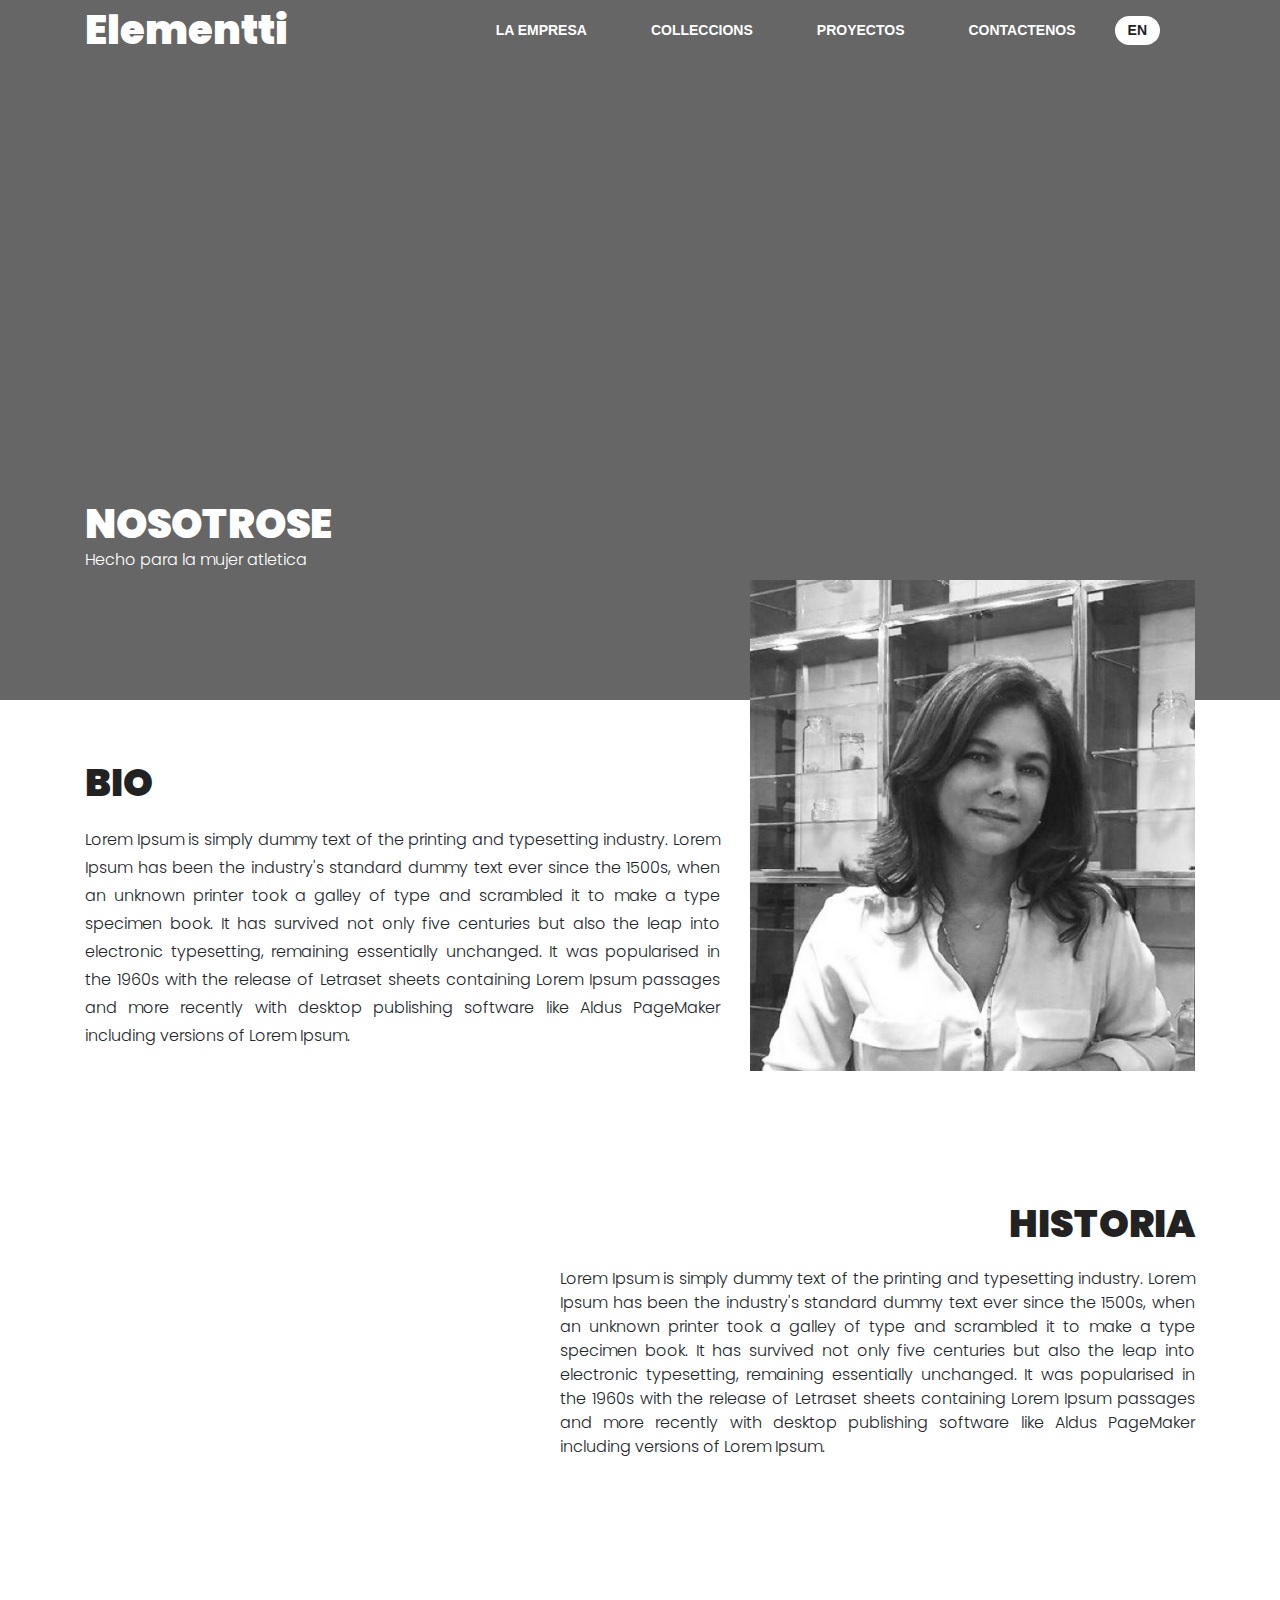
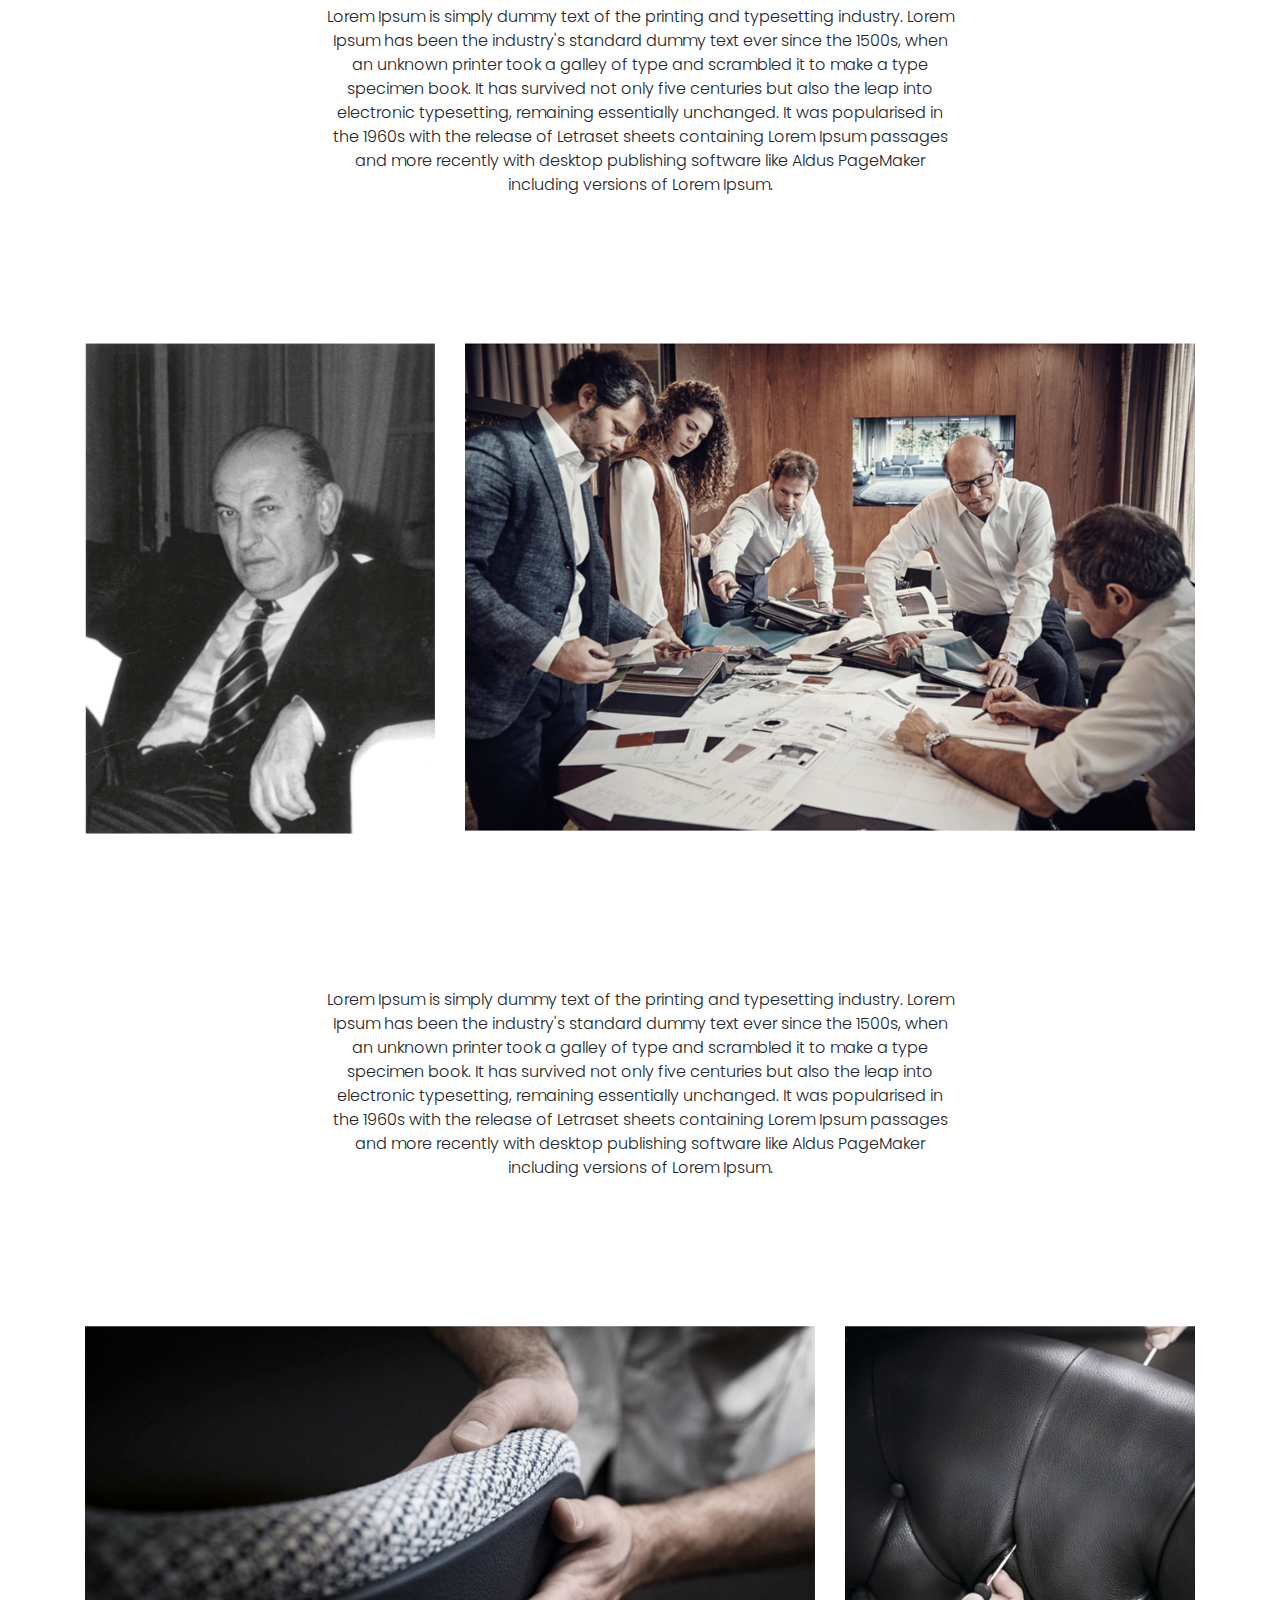
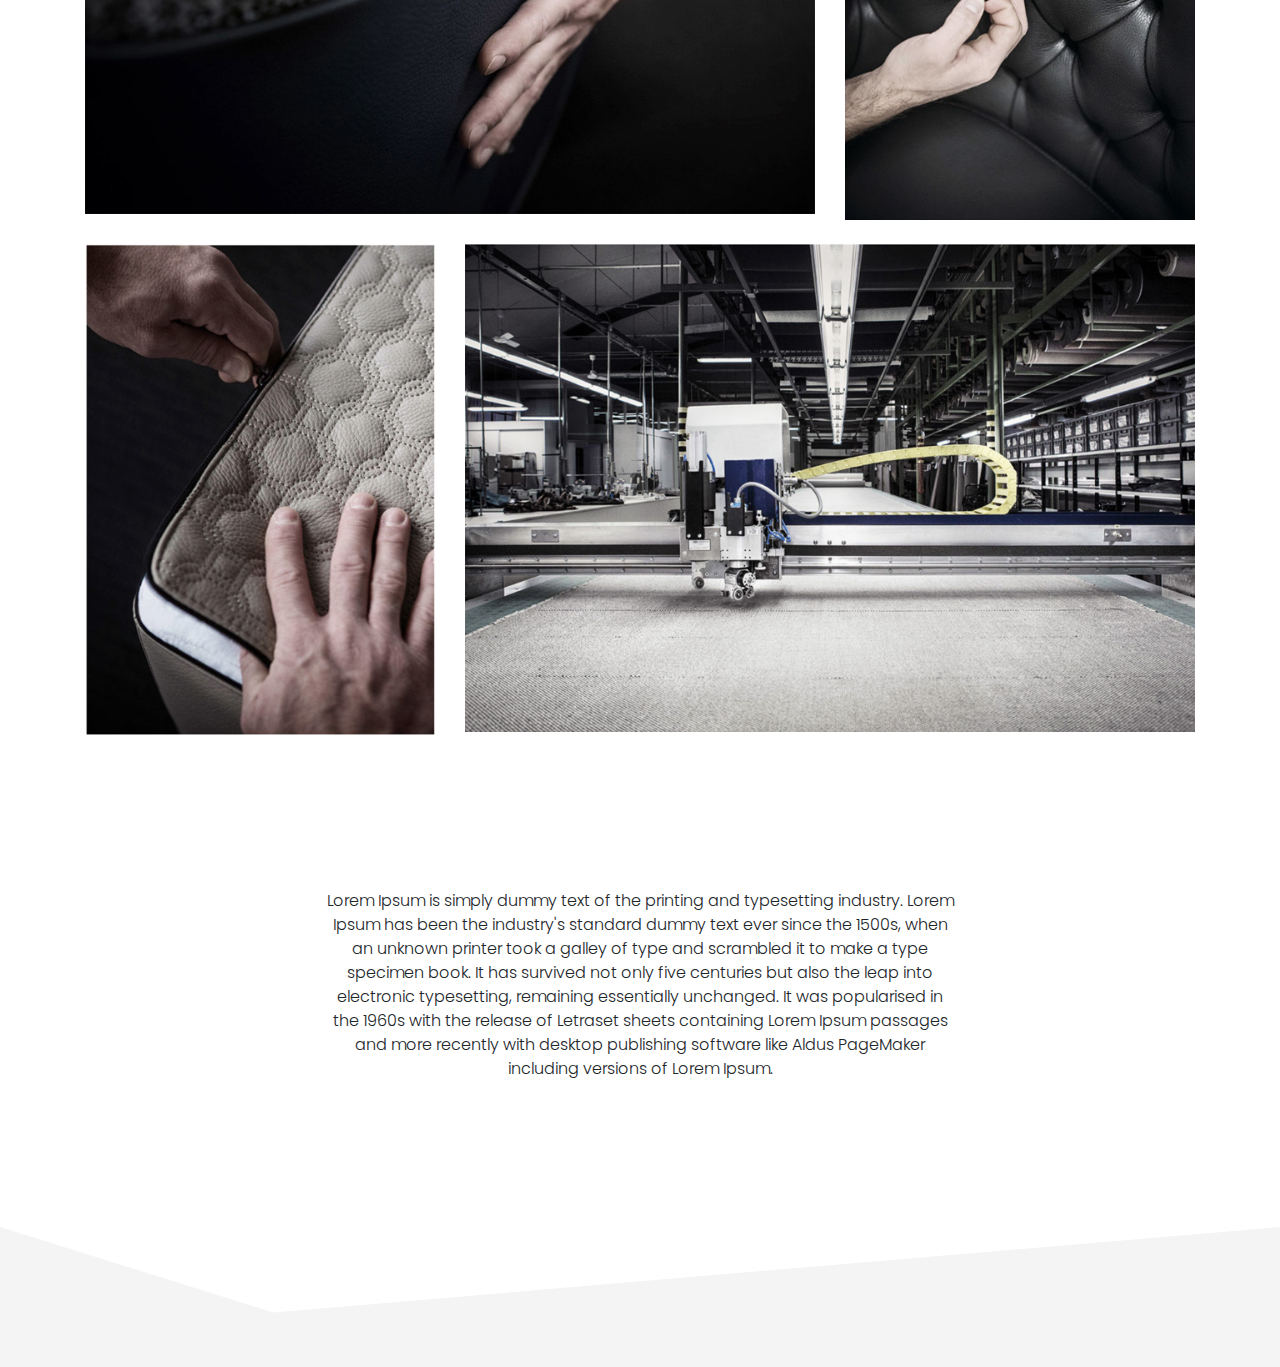
==== index.html @ ea651d87 "All File added" ====
<!doctype html>
<html class="no-js" lang="zxx">

<head>
  <meta charset="utf-8">
  <title></title>
  <meta name="description" content="">
  <meta name="viewport" content="width=device-width, initial-scale=1">

  <!-- Favicons -->
  <link rel="shortcut icon" href="assets/img/favicon.png">

  <!-- all css files -->
  <link rel="stylesheet" href="https://stackpath.bootstrapcdn.com/bootstrap/4.3.1/css/bootstrap.min.css"
    integrity="sha384-ggOyR0iXCbMQv3Xipma34MD+dH/1fQ784/j6cY/iJTQUOhcWr7x9JvoRxT2MZw1T" crossorigin="anonymous">
    <link rel="stylesheet" href="assets/css/meanmenu.css">
  <link rel="stylesheet" href="assets/css/main.css">
</head>

<body>
  <!--[if IE]>
    <p class="browserupgrade">You are using an <strong>outdated</strong> browser. Please <a href="https://browsehappy.com/">upgrade your browser</a> to improve your experience and security.</p>
  <![endif]-->

  <!-- **** CODE START **** -->
  <!-- nav area -->
  <nav>
    <div class="container">
      <div class="row">
        <div class="col-lg-3">
          <div class="logo">
            <a href="#">
              <h1>Elementti</h1>
            </a>
          </div>
        </div>
        <div class="col-lg-9 d-flex justify-content-end">
          <div class="nav-bar" id="mobile-menu">
            <ul class="nav-menu" >
              <li><a href="#">la empresa</a></li>
              <li><a href="#">colleccions</a></li>
              <li><a href="#">proyectos</a></li>
              <li><a href="#">contactenos</a></li>
              <li class="language"><a href="#">en</a>
                <ul class="sub-lang">
                  <li><a href="#">fr</a></li>
                  <li><a href="#">ch</a></li>
                </ul>
              </li>
            </ul>
          </div>
          <!-- <ul class="language">
              <li><a href="#">en</a>
                <ul class="sub-lang">
                  <li><a href="#">fr</a></li>
                  <li><a href="#">ch</a></li>
                </ul>
              </li>
            </ul> -->
        </div>
      </div>
      
    </div>
    <div class="mobile-menu"></div>
  </nav>

 

  <!-- header area -->
  <header>
    <div class="container">
      <div class="row">
        <div class="col-12">
          <div class="header-text">
            <h1>nosotrose</h1>
            <p>Hecho para la mujer atletica</p>
          </div>
        </div>
      </div>
    </div>
  </header>

  <!-- bio area -->
  <section class="bio-area">
    <div class="container">
      <div class="row">
        <div class="col-lg-7">
          <div class="bio-content">
            <div class="section-title">
              <h2>bio</h2>
            </div>
            <p class="text-justify">Lorem Ipsum is simply dummy text of the printing and typesetting industry. Lorem Ipsum has been the
              industry's standard dummy text ever since the 1500s, when an unknown printer took a galley of type and
              scrambled it to make a type specimen book. It has survived not only five centuries but also the leap into
              electronic typesetting, remaining essentially unchanged. It was popularised in the 1960s with the release
              of Letraset sheets containing Lorem Ipsum passages and more recently with desktop publishing software like
              Aldus PageMaker including versions of Lorem Ipsum.</p>
          </div>
        </div>
        <div class="col-lg-5">
          <div class="bio-img">
            <img src="assets/img/bio-img.jpg" alt="">
          </div>
        </div>
      </div>
    </div>
  </section>

  <section class="history-area">
    <div class="container">
      <div class="row">
        <div class="col-lg-7 offset-lg-5">
          <div class="section-title text-right">
            <h2>historia</h2>
          </div>
          <div class="history-content">
            <p class="text-justify">Lorem Ipsum is simply dummy text of the printing and typesetting industry. Lorem Ipsum has been the
              industry's standard dummy text ever since the 1500s, when an unknown printer took a galley of type and
              scrambled it to make a type specimen book. It has survived not only five centuries but also the leap into
              electronic typesetting, remaining essentially unchanged. It was popularised in the 1960s with the release
              of Letraset sheets containing Lorem Ipsum passages and more recently with desktop publishing software like
              Aldus PageMaker including versions of Lorem Ipsum.</p>
          </div>
        </div>
      </div>
      <div class="row justify-content-center pt-130">
        <div class="col-lg-7">
          <p class="text-center">Lorem Ipsum is simply dummy text of the printing and typesetting industry. Lorem Ipsum has been the
            industry's standard dummy text ever since the 1500s, when an unknown printer took a galley of type and
            scrambled it to make a type specimen book. It has survived not only five centuries but also the leap into
            electronic typesetting, remaining essentially unchanged. It was popularised in the 1960s with the release
            of Letraset sheets containing Lorem Ipsum passages and more recently with desktop publishing software like
            Aldus PageMaker including versions of Lorem Ipsum.</p>
        </div>
      </div>
      <div class="row pt-130">
        <div class="col-md-4 mb-4">
          <img src="assets/img/history-img-1.jpg" class="img-fluid" alt="">
        </div>
        <div class="col-md-8 mb-4">
          <img src="assets/img/history-img-2.jpg" class="img-fluid" alt="">
        </div>
      </div>
      <div class="row justify-content-center pt-130">
        <div class="col-lg-7">
          <p class="text-center">Lorem Ipsum is simply dummy text of the printing and typesetting industry. Lorem Ipsum has been the
            industry's standard dummy text ever since the 1500s, when an unknown printer took a galley of type and
            scrambled it to make a type specimen book. It has survived not only five centuries but also the leap into
            electronic typesetting, remaining essentially unchanged. It was popularised in the 1960s with the release
            of Letraset sheets containing Lorem Ipsum passages and more recently with desktop publishing software like
            Aldus PageMaker including versions of Lorem Ipsum.</p>
        </div>
      </div>
      <div class="row pt-130">
        <div class="col-md-8 mb-4">
          <img src="assets/img/history-img-3.jpg" class="img-fluid" alt="">
        </div>
        <div class="col-md-4 mb-4">
          <img src="assets/img/history-img-4.jpg" class="img-fluid" alt="">
        </div>
        <div class="col-md-4 mb-4">
          <img src="assets/img/history-img-5.jpg" class="img-fluid" alt="">
        </div>
        <div class="col-md-8 mb-4">
          <img src="assets/img/history-img-6.jpg" class="img-fluid" alt="">
        </div>
      </div>
      <div class="row justify-content-center pt-130 pb-130">
        <div class="col-lg-7">
          <p class="text-center">Lorem Ipsum is simply dummy text of the printing and typesetting industry. Lorem Ipsum has been the
            industry's standard dummy text ever since the 1500s, when an unknown printer took a galley of type and
            scrambled it to make a type specimen book. It has survived not only five centuries but also the leap into
            electronic typesetting, remaining essentially unchanged. It was popularised in the 1960s with the release
            of Letraset sheets containing Lorem Ipsum passages and more recently with desktop publishing software like
            Aldus PageMaker including versions of Lorem Ipsum.</p>
        </div>
      </div>
    </div>
  </section>

  <footer>
    <img src="assets/img/footer-bg.svg" class="img-fluid" alt="">
  </footer>







  <!-- **** CODE END **** -->


  <script src="/assets/js/vendor/modernizr-3.7.1.min.js"></script>
  <script src="assets/js/vendor/jquery-1.12.4.min.js">
  </script>
  <script src="https://cdnjs.cloudflare.com/ajax/libs/popper.js/1.14.7/umd/popper.min.js"
    integrity="sha384-UO2eT0CpHqdSJQ6hJty5KVphtPhzWj9WO1clHTMGa3JDZwrnQq4sF86dIHNDz0W1" crossorigin="anonymous">
  </script>
  <script src="https://stackpath.bootstrapcdn.com/bootstrap/4.3.1/js/bootstrap.min.js"
    integrity="sha384-JjSmVgyd0p3pXB1rRibZUAYoIIy6OrQ6VrjIEaFf/nJGzIxFDsf4x0xIM+B07jRM" crossorigin="anonymous">
  </script>

  <script src="assets/js/jquery.meanmenu.min.js"></script>
  <script src="/assets/js/plugins.js"></script>
  <script src="/assets/js/main.js"></script>


</body>

</html>
---- assets/css/main.css ----
/* google fonts */
@import url("https://fonts.googleapis.com/css?family=Poppins:300,400,900&display=swap");
body {
  font-family: 'Poppins', sans-serif;
  font-weight: 300;
}

a,
.button,
button {
  -webkit-transition: all 0.3s ease-out 0s;
  transition: all 0.3s ease-out 0s;
}

a {
  color: #333;
  font-size: 14px;
  font-family: 'Quicksand', sans-serif;
  font-weight: 700;
}

a:hover {
  text-decoration: none;
}

a:focus,
button:focus,
input:focus,
textarea:focus {
  text-decoration: none;
  outline: none;
  -webkit-box-shadow: none !important;
  box-shadow: none !important;
}

button {
  cursor: pointer;
}

.uppercase {
  text-transform: uppercase;
}

.capitalize {
  text-transform: capitalize;
}

h1,
h2,
h3,
h4,
h5,
h6 {
  font-family: 'Poppins', sans-serif;
  font-weight: 900;
  color: #222;
  margin-top: 0px;
  font-style: normal;
  text-transform: capitalize;
}

ul {
  margin: 0;
  padding: 0;
}

ul li {
  list-style-type: none;
}

.pt-130 {
  padding-top: 130px;
}

.pb-130 {
  padding-bottom: 130px;
}

.img-fluid {
  width: 100%;
  height: auto;
}

nav {
  width: 100%;
  position: absolute;
  height: auto;
  top: 0;
  left: 0;
  z-index: 999;
}

nav .logo {
  padding-top: 6px;
}

nav .logo a {
  display: inline-block;
  color: #fff;
}

nav .logo a h1 {
  color: #fff;
  margin-bottom: 0;
}

nav .nav-bar ul.nav-menu li {
  display: inline-block;
  margin: 0 30px;
  position: relative;
}

nav .nav-bar ul.nav-menu li:after {
  content: '';
  position: absolute;
  left: 15%;
  bottom: 13px;
  width: 0;
  height: 3px;
  background: #fff;
  -webkit-transition: .3s;
  transition: .3s;
}

nav .nav-bar ul.nav-menu li:hover:after {
  width: 70%;
}

nav .nav-bar ul.nav-menu li a {
  display: block;
  padding: 20px 0;
  color: #fff;
  text-transform: uppercase;
}

@media (max-width: 1200px) and (min-width: 992px) {
  nav .nav-bar ul.nav-menu li {
    margin: 0 25px;
  }
}

nav .nav-bar li.language {
  display: block;
  padding: 15px 5px;
  position: relative;
  margin-left: 0 !important;
}

nav .nav-bar li.language a {
  display: block;
  color: #222 !important;
  background-color: #fff;
  border-radius: 20px;
  padding: 4px 13px !important;
  text-transform: uppercase;
}

nav .nav-bar li.language::after {
  display: none;
}

nav .nav-bar li.language ul.sub-lang {
  position: absolute;
  top: 100%;
  left: 10px;
  background-color: #fff;
  width: 50px;
  padding: 5px 0;
  -webkit-box-shadow: 0 0 10px #0000001a;
          box-shadow: 0 0 10px #0000001a;
  opacity: 0;
  visibility: hidden;
  z-index: 9;
  -webkit-transition: .4s;
  transition: .4s;
}

nav .nav-bar li.language ul.sub-lang li {
  padding: 0;
  margin: 0;
}

nav .nav-bar li.language ul.sub-lang li a {
  display: block;
  padding: 3px 8px;
  color: #222;
  border-radius: 0;
  text-transform: uppercase;
}

nav .nav-bar li.language ul.sub-lang li a:hover {
  background-color: #f2f2f2;
}

nav .nav-bar li.language ul.sub-lang li:after {
  display: none;
}

nav .nav-bar li.language:hover ul.sub-lang {
  opacity: 1;
  visibility: visible;
}

header {
  background-image: url(https://images.unsplash.com/photo-1515324163154-432e2126beaa?ixlib=rb-1.2.1&ixid=eyJhcHBfaWQiOjEyMDd9&auto=format&fit=crop&w=1050&q=80);
  background-size: cover;
  background-position: center;
  min-height: 700px;
  padding-top: 500px;
  position: relative;
}

header:before {
  position: absolute;
  content: '';
  width: 100%;
  height: 100%;
  background: #000;
  opacity: .6;
  left: 0;
  top: 0;
}

header .header-text h1 {
  color: #fff;
  margin-bottom: 0px;
  text-transform: uppercase;
}

header .header-text p {
  color: #fff;
}

@media (min-width: 768px) and (max-width: 991px) {
  header {
    min-height: 550px;
    padding-top: 400px;
  }
}

@media (max-width: 768px) {
  header {
    min-height: 400px;
    padding-top: 250px;
  }
}

.section-title {
  margin-bottom: 20px;
}

.section-title h2 {
  font-size: 38px;
  text-transform: uppercase;
}

section.bio-area {
  margin-top: -150px;
}

section.bio-area .bio-content {
  padding-top: 210px;
}

section.bio-area .bio-content p {
  line-height: 28px;
  margin-bottom: 0;
}

section.bio-area .bio-img {
  margin-top: 30px;
}

section.bio-area .bio-img img {
  max-width: 100%;
}

section.history-area {
  padding-top: 130px;
}

.projects-area-wrapper {
  padding-top: 60px;
  padding-bottom: 60px;
}

.projects-area-wrapper .section-title h2 {
  font-weight: 400;
}

.projects-area-wrapper form.projects-search {
  padding-bottom: 80px;
}

.projects-area-wrapper form.projects-search .single-input {
  position: relative;
}

.projects-area-wrapper form.projects-search .single-input input[type="text"] {
  width: 300px;
  height: 42px;
  padding-left: 10px;
  font-family: inherit;
  font-size: 14px;
  border: solid 1px #5B5B5B;
  font-weight: normal;
}

.projects-area-wrapper form.projects-search .single-input button[type="submit"] {
  position: absolute;
  right: 13px;
  top: 9px;
  background: none;
  border: none;
  font-size: 16px;
}

.projects-area-wrapper .single-projects .projects-content h4 {
  font-weight: 300;
}

.projects-area-wrapper .single-projects .projects-content a {
  font-weight: 300;
}

.product-gallery-wrapper {
  padding-top: 50px;
}

.product-gallery-wrapper .gallery-img {
  margin-bottom: 60px;
}

.product-gallery-wrapper .gallery-product {
  margin-bottom: 60px;
}

.product-gallery-wrapper .gallery-product img {
  display: block;
  margin-bottom: 30px;
}

.product-gallery-wrapper .gallery-product a {
  text-transform: uppercase;
}

.product-gallery-wrapper .single-product {
  padding-bottom: 30px;
}

.product-gallery-wrapper .single-product img {
  display: block;
  margin: 0 auto;
  margin-bottom: 30px;
}

.product-gallery-wrapper .single-product a {
  text-transform: uppercase;
}

.big-product-img-wrap .big-product-img {
  margin-top: -515px;
  /* Large devices (desktops, 992px and up) */
  /* Medium devices (tablets, 768px and up) */
}

@media (min-width: 992px) and (max-width: 1199.98px) {
  .big-product-img-wrap .big-product-img {
    margin-top: -420px;
  }
}

@media (min-width: 768px) and (max-width: 991.98px) {
  .big-product-img-wrap .big-product-img {
    margin-top: -310px;
  }
}
/*# sourceMappingURL=main.css.map */
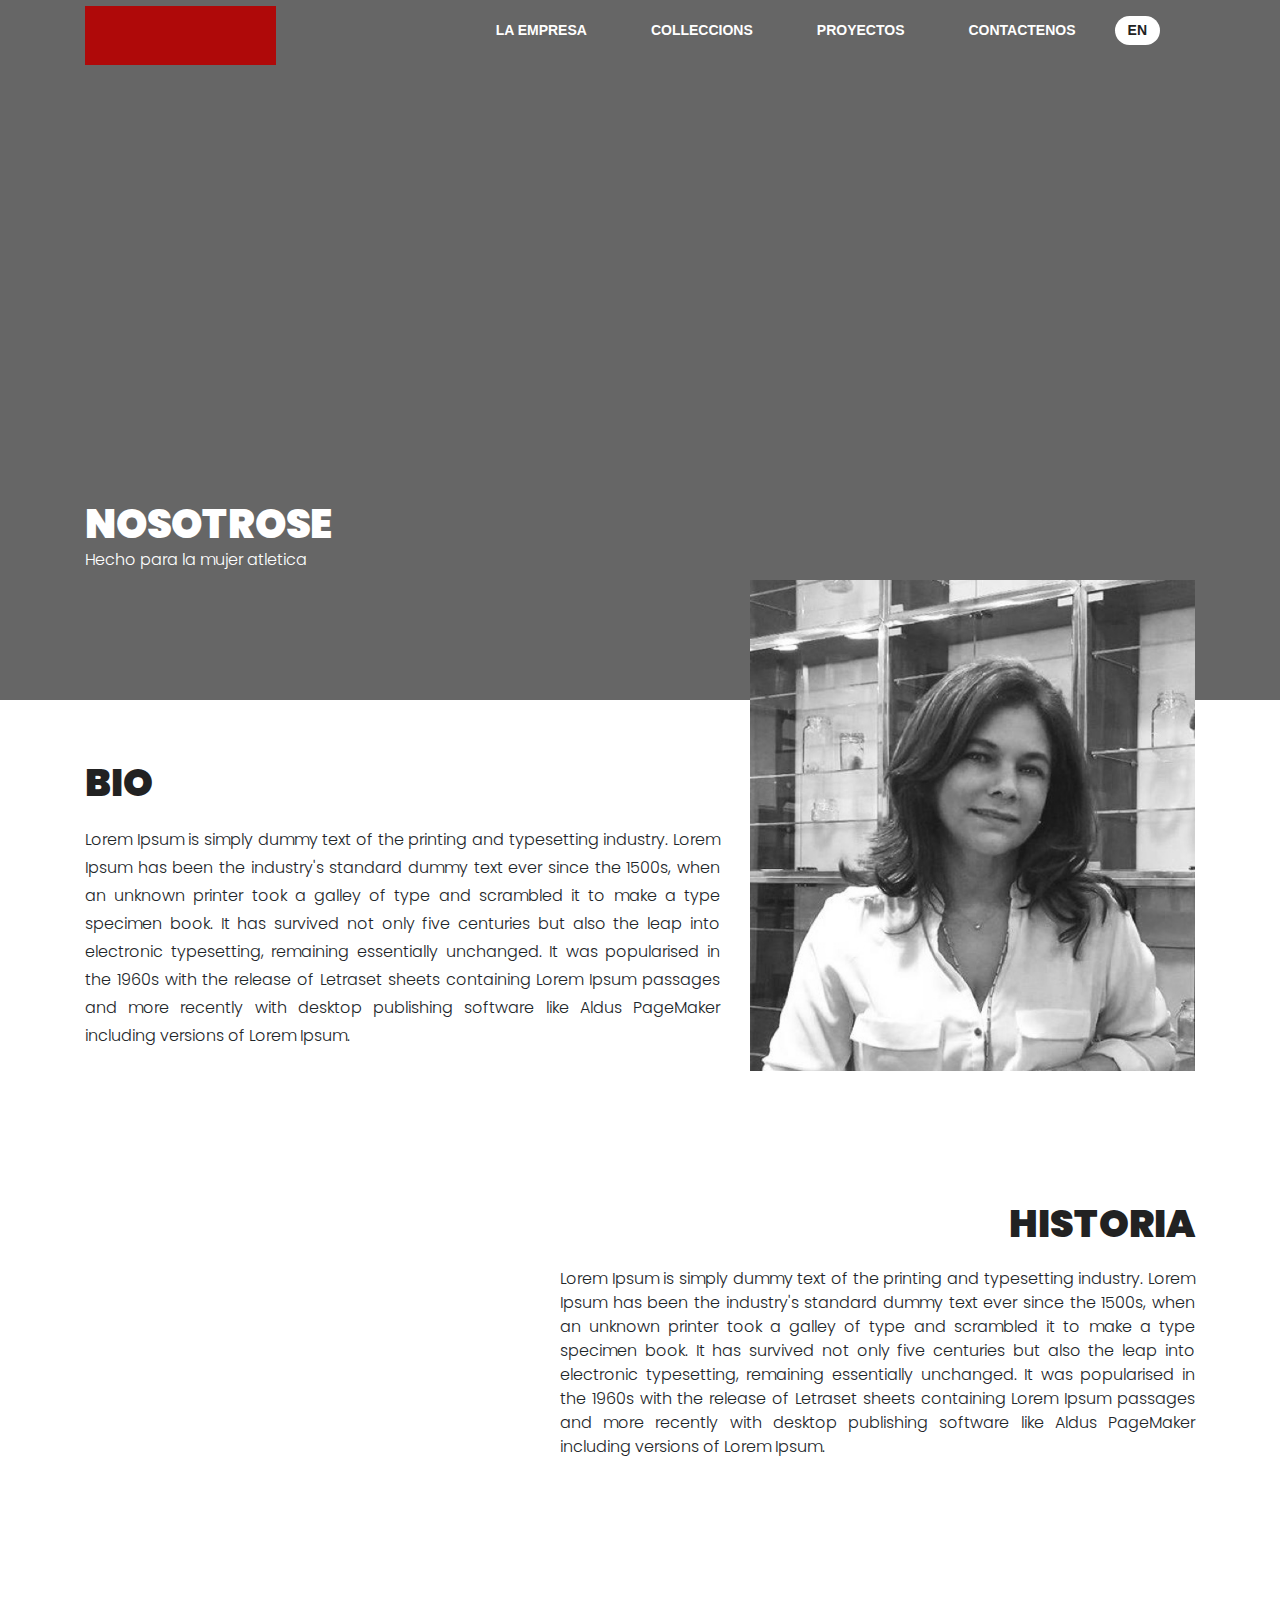
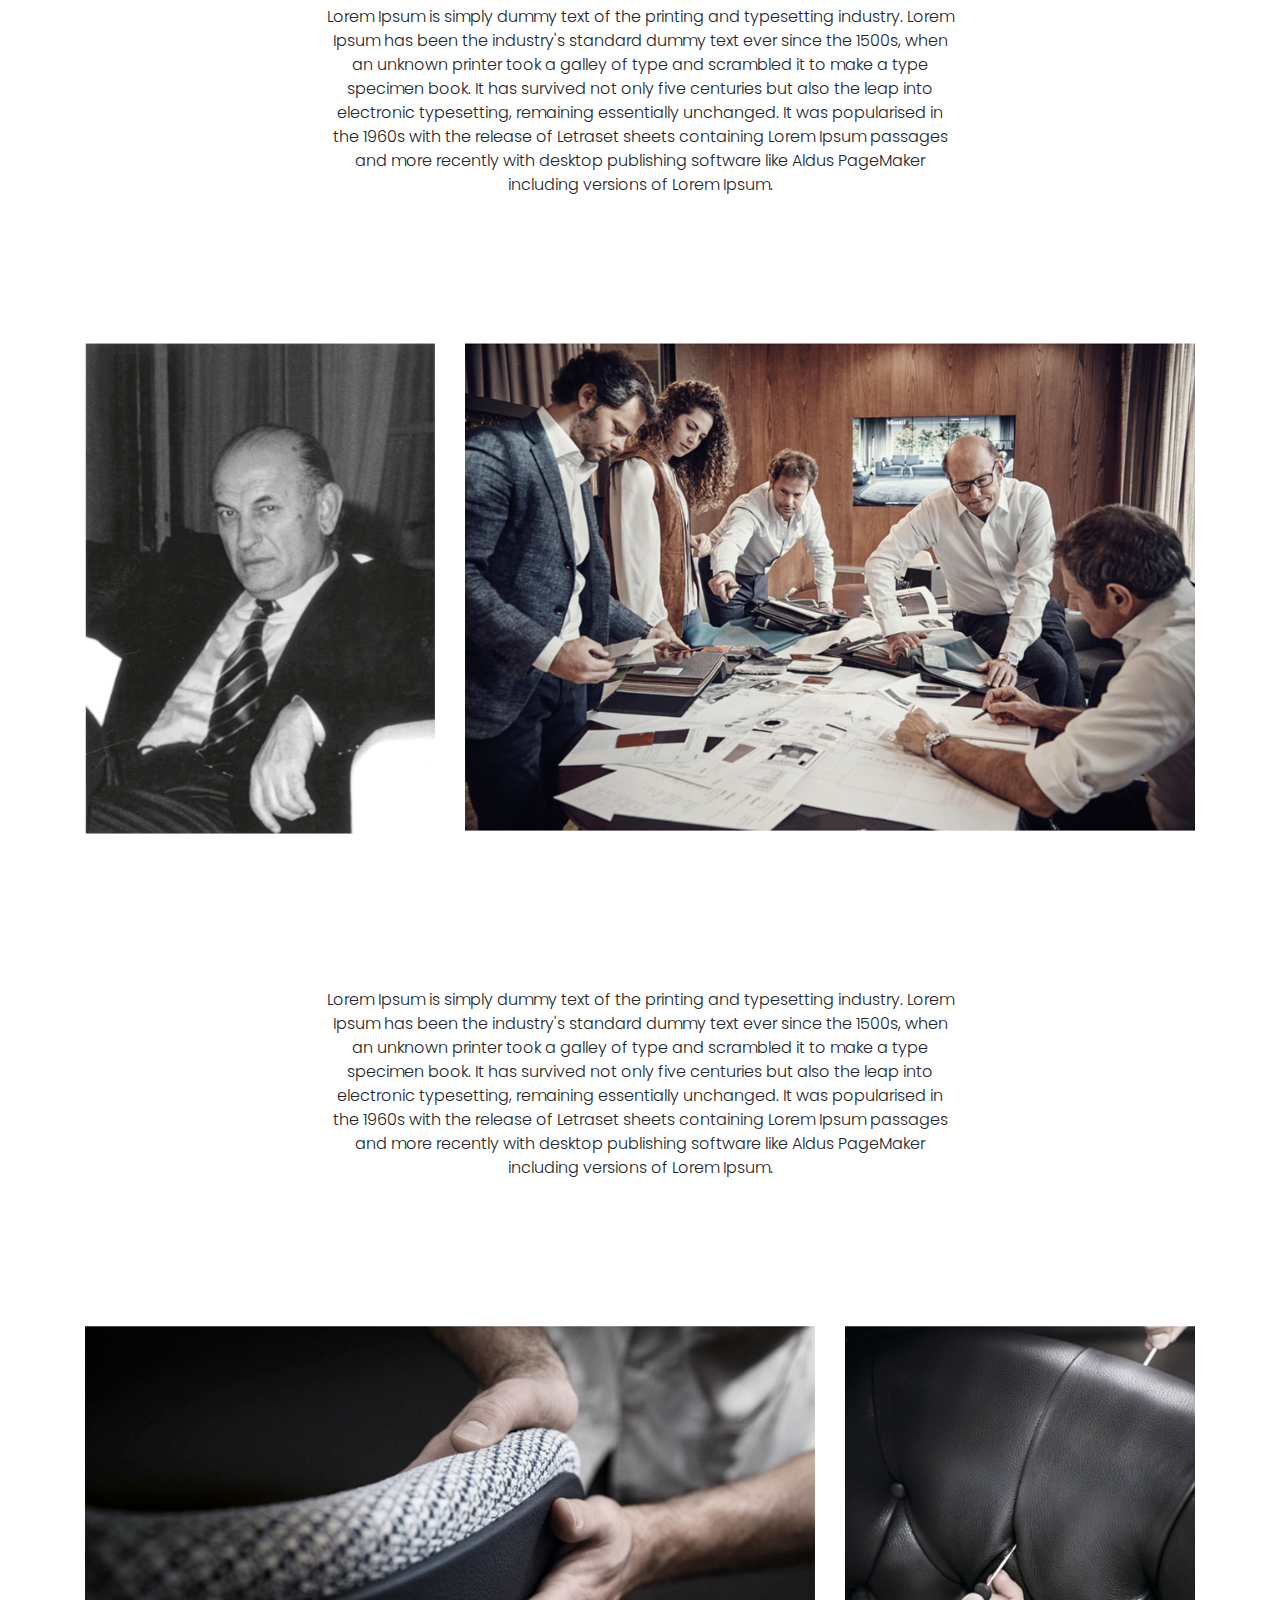
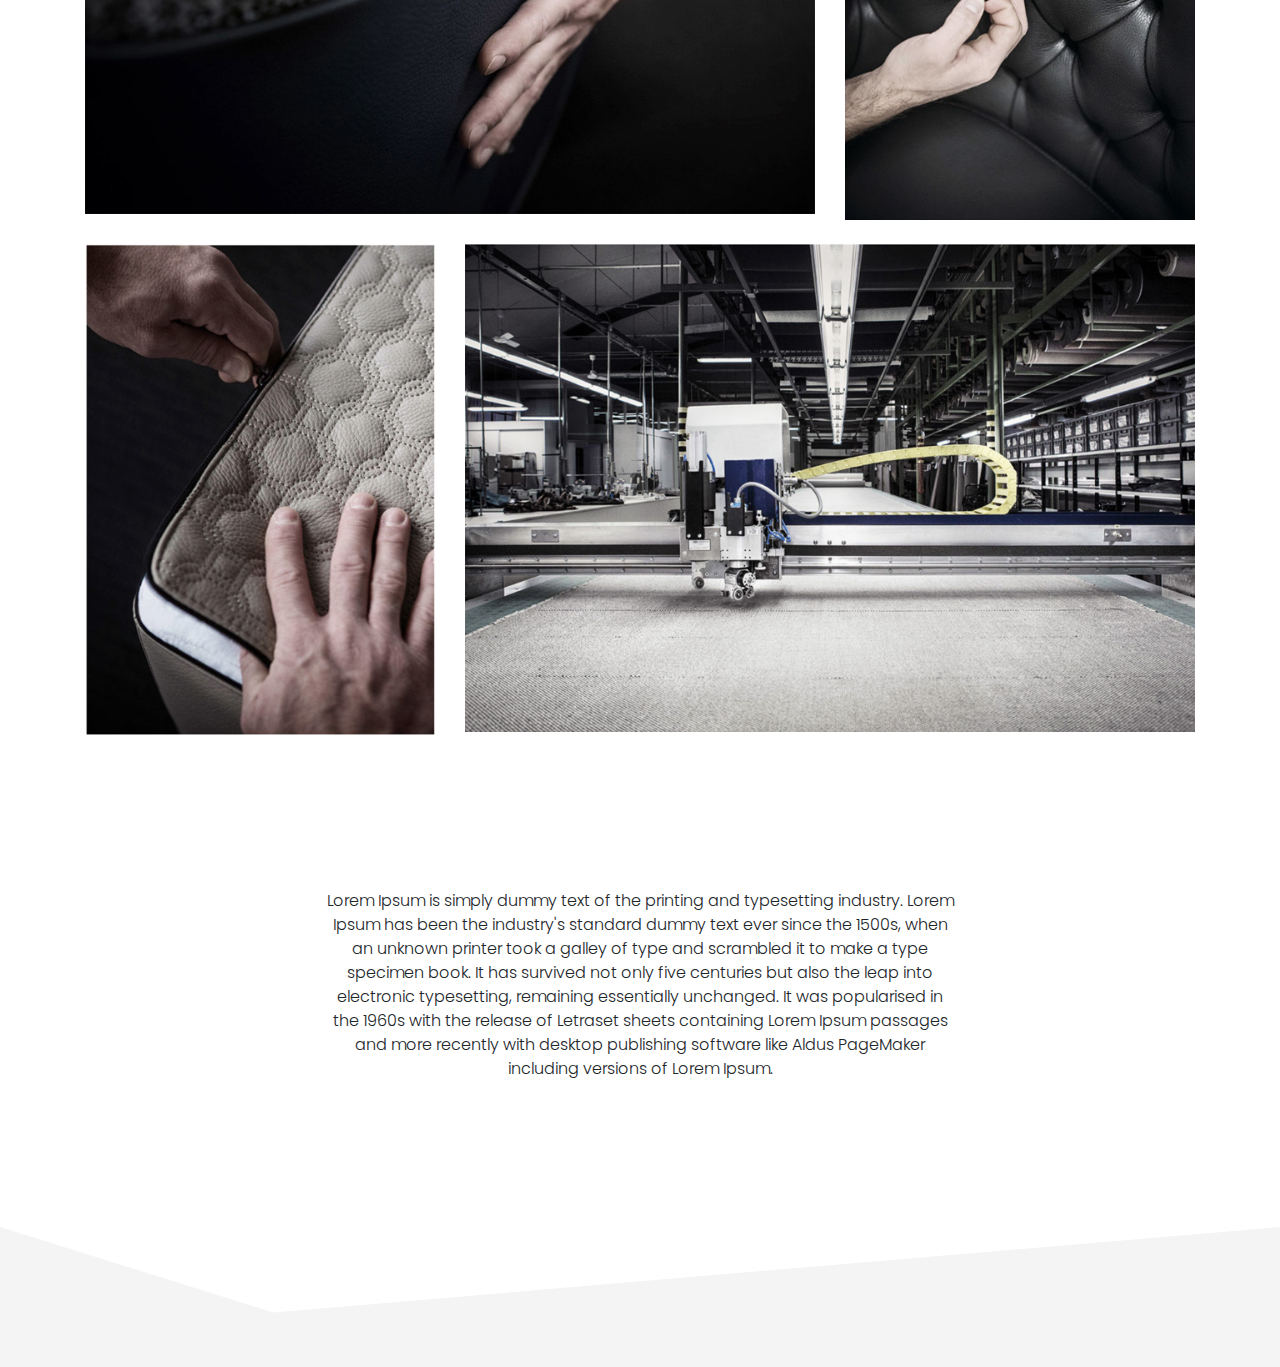
==== commit ec8e3da2: "Bug Fix" ====
--- a/index.html
+++ b/index.html
@@ -30,7 +30,8 @@
         <div class="col-lg-3">
           <div class="logo">
             <a href="#">
-              <h1>Elementti</h1>
+              <!-- <h1>Elementti</h1> -->
+              <img src="assets/img/logo.png" class="w-75 w-md-100" alt="Logo">
             </a>
           </div>
         </div>
@@ -38,7 +39,7 @@
           <div class="nav-bar" id="mobile-menu">
             <ul class="nav-menu" >
               <li><a href="#">la empresa</a></li>
-              <li><a href="#">colleccions</a></li>
+              <li><a href="index-2.html">colleccions</a></li>
               <li><a href="#">proyectos</a></li>
               <li><a href="#">contactenos</a></li>
               <li class="language"><a href="#">en</a>
@@ -68,12 +69,14 @@
 
   <!-- header area -->
   <header>
-    <div class="container">
-      <div class="row">
-        <div class="col-12">
-          <div class="header-text">
-            <h1>nosotrose</h1>
-            <p>Hecho para la mujer atletica</p>
+    <div class="header-wrap">
+      <div class="container">
+        <div class="row">
+          <div class="col-12">
+            <div class="header-text">
+              <h1>nosotrose</h1>
+              <p>Hecho para la mujer atletica</p>
+            </div>
           </div>
         </div>
       </div>
--- a/assets/css/main.css
+++ b/assets/css/main.css
@@ -201,7 +201,7 @@
   visibility: visible;
 }
 
-header {
+header .header-wrap {
   background-image: url(https://images.unsplash.com/photo-1515324163154-432e2126beaa?ixlib=rb-1.2.1&ixid=eyJhcHBfaWQiOjEyMDd9&auto=format&fit=crop&w=1050&q=80);
   background-size: cover;
   background-position: center;
@@ -210,7 +210,7 @@
   position: relative;
 }
 
-header:before {
+header .header-wrap:before {
   position: absolute;
   content: '';
   width: 100%;
@@ -221,28 +221,33 @@
   top: 0;
 }
 
-header .header-text h1 {
+header .header-wrap .header-text h1 {
   color: #fff;
   margin-bottom: 0px;
   text-transform: uppercase;
 }
 
-header .header-text p {
+header .header-wrap .header-text p {
   color: #fff;
 }
 
 @media (min-width: 768px) and (max-width: 991px) {
-  header {
+  header .header-wrap {
     min-height: 550px;
     padding-top: 400px;
   }
 }
 
 @media (max-width: 768px) {
-  header {
+  header .header-wrap {
     min-height: 400px;
     padding-top: 250px;
   }
+}
+
+header .header-wrap.bg-2 {
+  background-image: none;
+  background-color: #101318;
 }
 
 .section-title {
@@ -294,6 +299,16 @@
 
 .projects-area-wrapper form.projects-search .single-input {
   position: relative;
+}
+
+.projects-area-wrapper form.projects-search .single-input .nice-select {
+  /* Extra small devices (portrait phones, less than 768px) */
+}
+
+@media (max-width: 767.98px) {
+  .projects-area-wrapper form.projects-search .single-input .nice-select {
+    width: 250px !important;
+  }
 }
 
 .projects-area-wrapper form.projects-search .single-input input[type="text"] {
@@ -304,6 +319,13 @@
   font-size: 14px;
   border: solid 1px #5B5B5B;
   font-weight: normal;
+  /* Extra small devices (portrait phones, less than 768px) */
+}
+
+@media (max-width: 767.98px) {
+  .projects-area-wrapper form.projects-search .single-input input[type="text"] {
+    width: 250px !important;
+  }
 }
 
 .projects-area-wrapper form.projects-search .single-input button[type="submit"] {
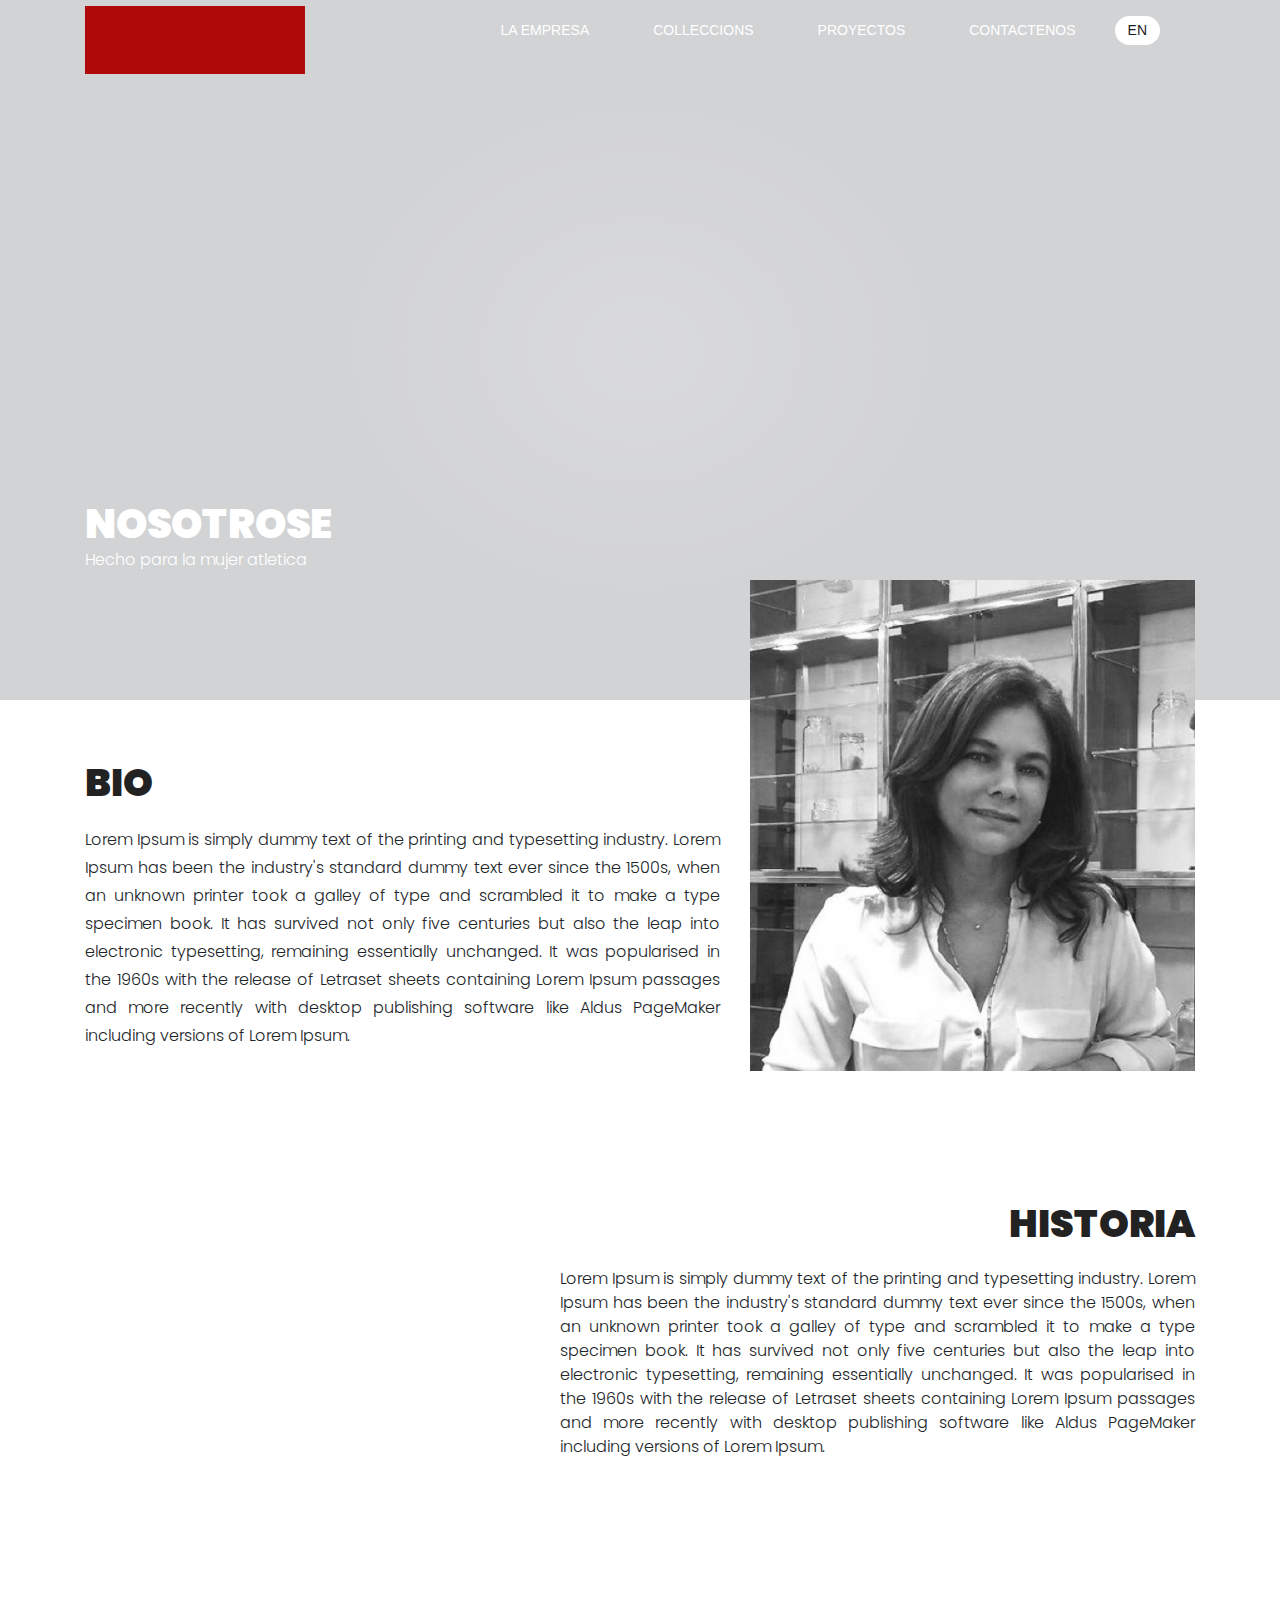
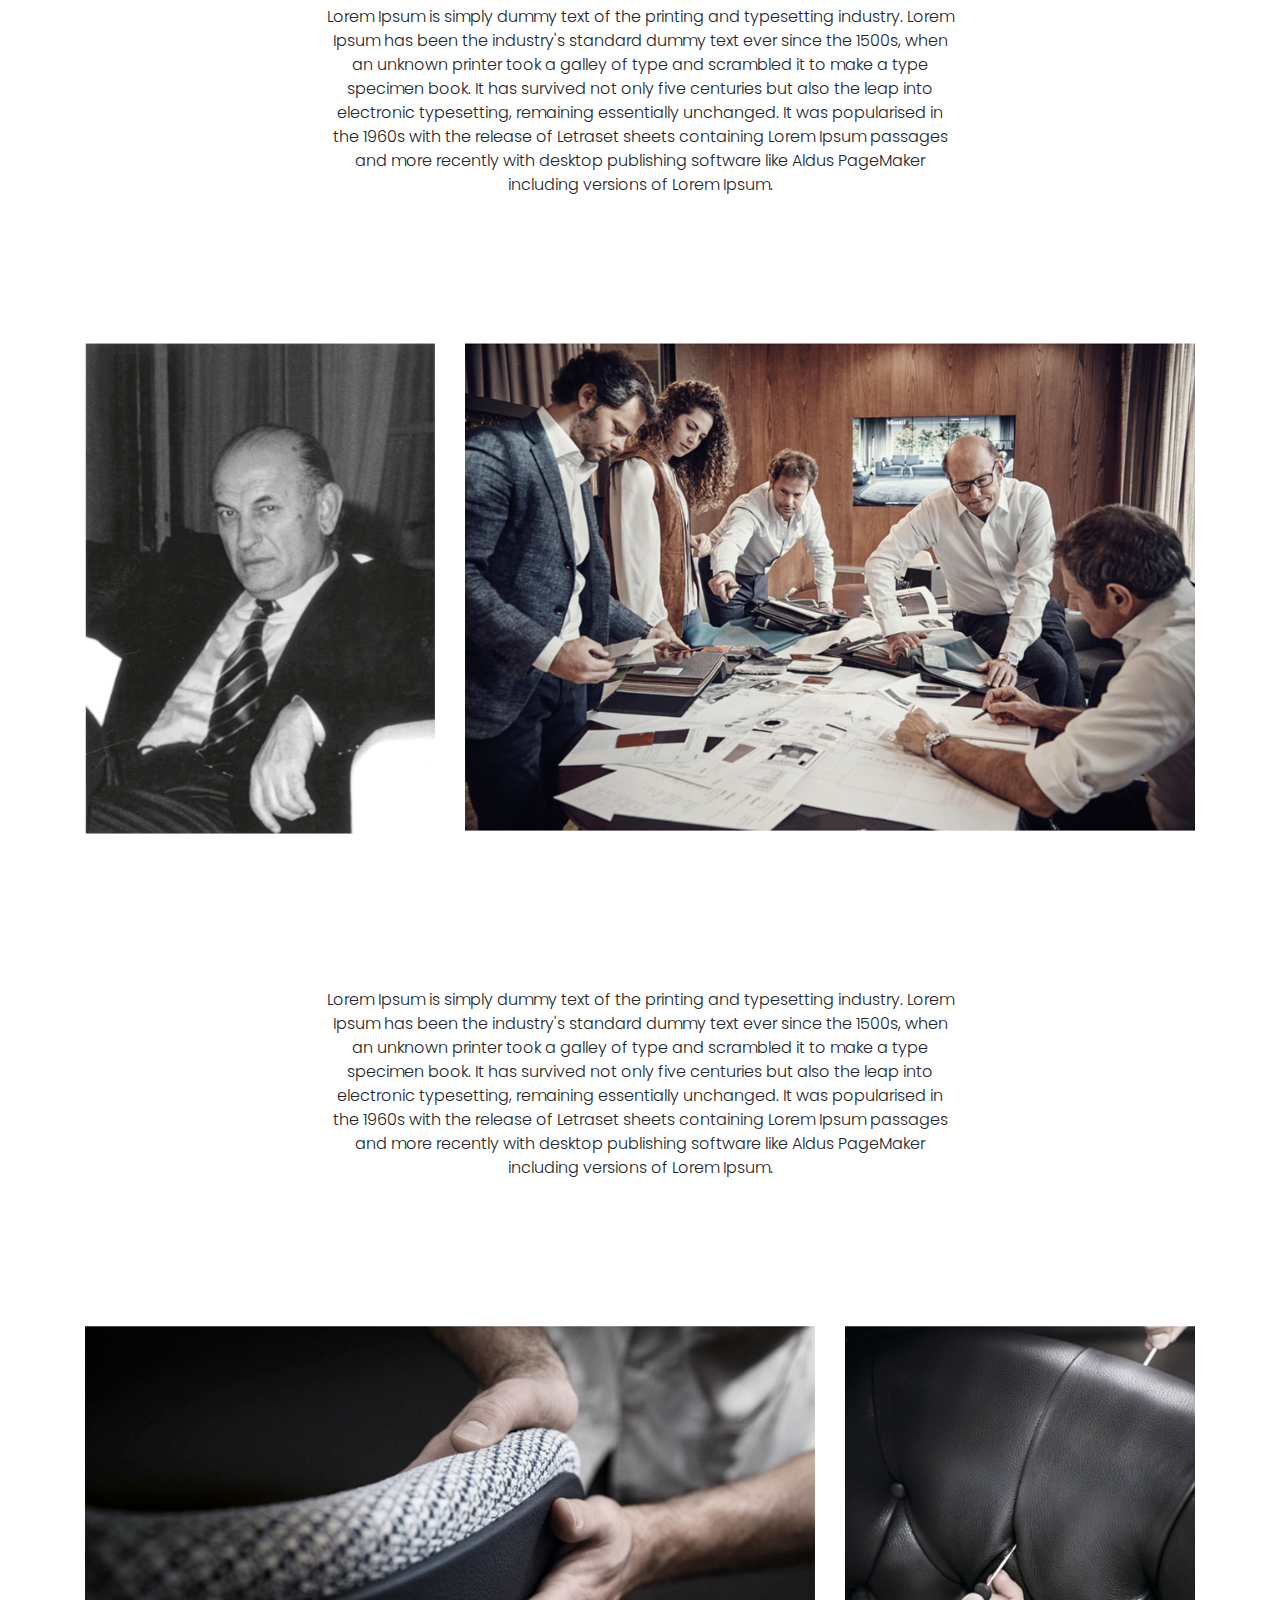
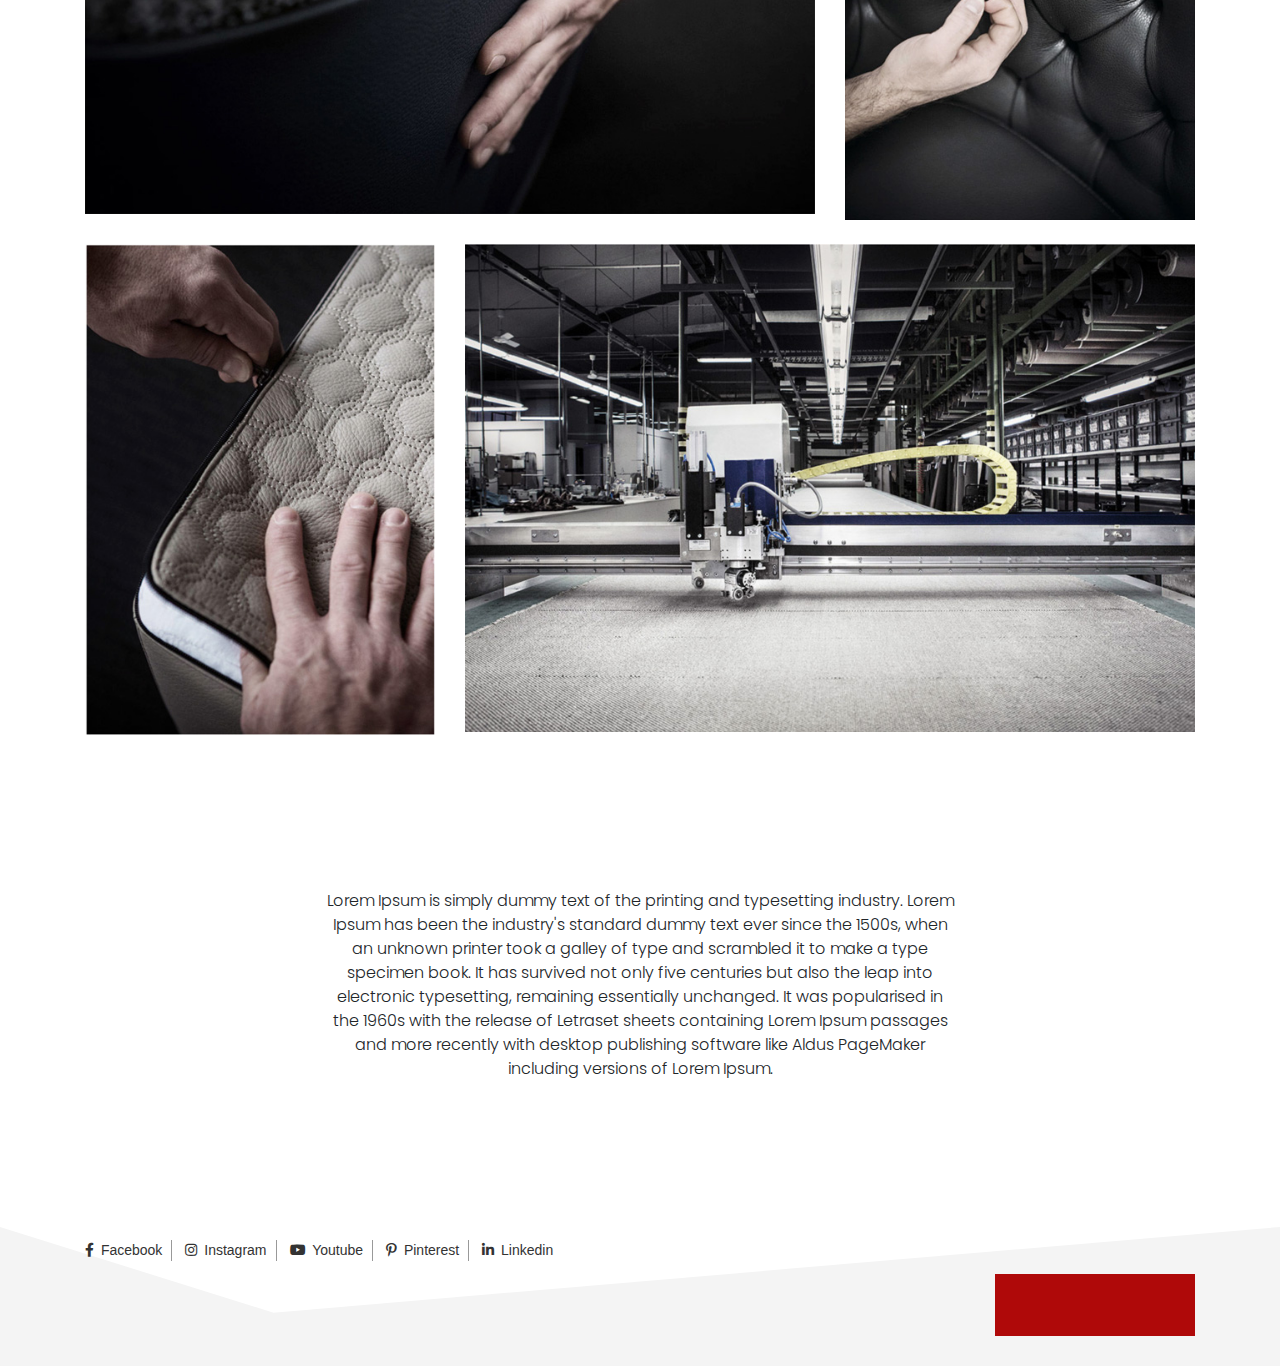
==== commit d148e263: "Footer Social Icon added" ====
--- a/index.html
+++ b/index.html
@@ -13,6 +13,7 @@
   <!-- all css files -->
   <link rel="stylesheet" href="https://stackpath.bootstrapcdn.com/bootstrap/4.3.1/css/bootstrap.min.css"
     integrity="sha384-ggOyR0iXCbMQv3Xipma34MD+dH/1fQ784/j6cY/iJTQUOhcWr7x9JvoRxT2MZw1T" crossorigin="anonymous">
+    <link rel="stylesheet" href="https://cdnjs.cloudflare.com/ajax/libs/font-awesome/5.10.2/css/all.css">
     <link rel="stylesheet" href="assets/css/meanmenu.css">
   <link rel="stylesheet" href="assets/css/main.css">
 </head>
@@ -31,7 +32,7 @@
           <div class="logo">
             <a href="#">
               <!-- <h1>Elementti</h1> -->
-              <img src="assets/img/logo.png" class="w-75 w-md-100" alt="Logo">
+              <img src="assets/img/logo.png"  alt="Logo">
             </a>
           </div>
         </div>
@@ -182,7 +183,18 @@
   </section>
 
   <footer>
-    <img src="assets/img/footer-bg.svg" class="img-fluid" alt="">
+    <div class="container">
+      <ul>
+        <li><a href="#"><i class="fab fa-facebook-f"></i> facebook</a></li>
+        <li><a href="#"><i class="fab fa-instagram"></i> instagram</a></li>
+        <li><a href="#"><i class="fab fa-youtube"></i> youtube</a></li>
+        <li><a href="#"><i class="fab fa-pinterest-p"></i> pinterest</a></li>
+        <li><a href="#"><i class="fab fa-linkedin-in"></i> linkedin</a></li>
+      </ul>
+      <div class="footer-logo">
+        <img src="assets/img/logo.png" alt="logo">
+      </div>
+    </div>
   </footer>
 
 
@@ -194,7 +206,7 @@
   <!-- **** CODE END **** -->
 
 
-  <script src="/assets/js/vendor/modernizr-3.7.1.min.js"></script>
+  <script src="assets/js/vendor/modernizr-3.7.1.min.js"></script>
   <script src="assets/js/vendor/jquery-1.12.4.min.js">
   </script>
   <script src="https://cdnjs.cloudflare.com/ajax/libs/popper.js/1.14.7/umd/popper.min.js"
@@ -205,8 +217,8 @@
   </script>
 
   <script src="assets/js/jquery.meanmenu.min.js"></script>
-  <script src="/assets/js/plugins.js"></script>
-  <script src="/assets/js/main.js"></script>
+  <script src="assets/js/plugins.js"></script>
+  <script src="assets/js/main.js"></script>
 
 
 </body>
--- a/assets/css/main.css
+++ b/assets/css/main.css
@@ -16,7 +16,7 @@
   color: #333;
   font-size: 14px;
   font-family: 'Quicksand', sans-serif;
-  font-weight: 700;
+  font-weight: 400;
 }
 
 a:hover {
@@ -104,6 +104,16 @@
   margin-bottom: 0;
 }
 
+nav .logo a img {
+  max-width: 220px;
+}
+
+@media (max-width: 768px) {
+  nav .logo a img {
+    width: 50%;
+  }
+}
+
 nav .nav-bar ul.nav-menu li {
   display: inline-block;
   margin: 0 30px;
@@ -116,7 +126,7 @@
   left: 15%;
   bottom: 13px;
   width: 0;
-  height: 3px;
+  height: 2px;
   background: #fff;
   -webkit-transition: .3s;
   transition: .3s;
@@ -131,6 +141,7 @@
   padding: 20px 0;
   color: #fff;
   text-transform: uppercase;
+  font-weight: 400;
 }
 
 @media (max-width: 1200px) and (min-width: 992px) {
@@ -215,8 +226,9 @@
   content: '';
   width: 100%;
   height: 100%;
-  background: #000;
-  opacity: .6;
+  background: radial-gradient(38% 58%, #373942 0%, #0c1118 64%), -webkit-gradient(linear, left top, left bottom, to(rgba(0, 0, 0, 0.36)));
+  background: radial-gradient(38% 58%, #373942 0%, #0c1118 64%), linear-gradient(-180deg, rgba(0, 0, 0, 0.36) 100%);
+  opacity: .18;
   left: 0;
   top: 0;
 }
@@ -397,4 +409,59 @@
     margin-top: -310px;
   }
 }
+
+footer {
+  padding-bottom: 30px;
+  background-image: url(../img/footer-bg.svg);
+  background-size: cover;
+  background-repeat: no-repeat;
+}
+
+footer ul li {
+  display: inline-block;
+  padding: 13px 0;
+}
+
+footer ul li a {
+  display: block;
+  margin-right: 9px;
+  padding-right: 9px;
+  border-right: 1px solid #999;
+  text-transform: capitalize;
+}
+
+footer ul li a i {
+  margin-right: 3px;
+}
+
+@media (max-width: 540px) {
+  footer ul li a {
+    margin-right: 4px;
+    padding-right: 4px;
+  }
+}
+
+footer ul li:last-child a {
+  border: 0;
+}
+
+footer .footer-logo {
+  text-align: right;
+}
+
+@media (max-width: 768px) {
+  footer .footer-logo {
+    margin-top: 15px;
+  }
+}
+
+footer .footer-logo img {
+  max-width: 200px;
+}
+
+@media (max-width: 768px) {
+  footer .footer-logo img {
+    max-width: 180px;
+  }
+}
 /*# sourceMappingURL=main.css.map */